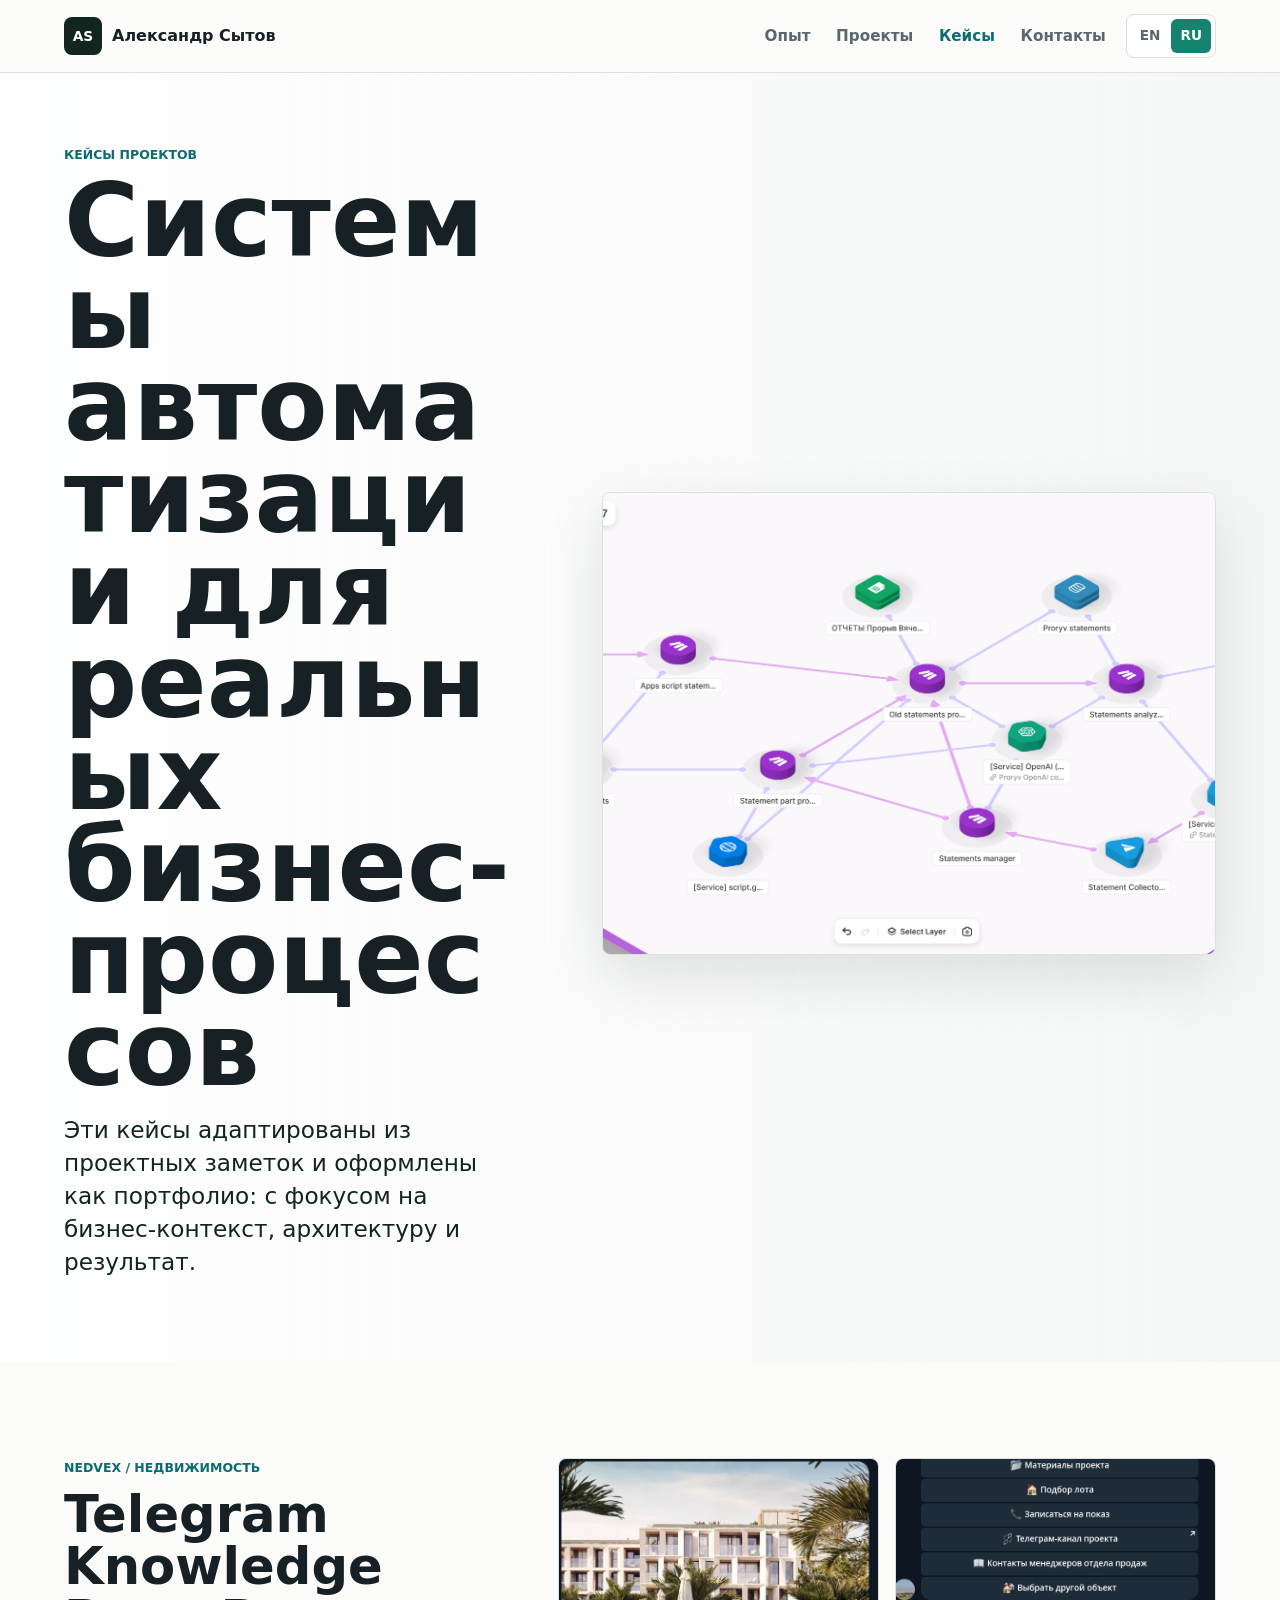
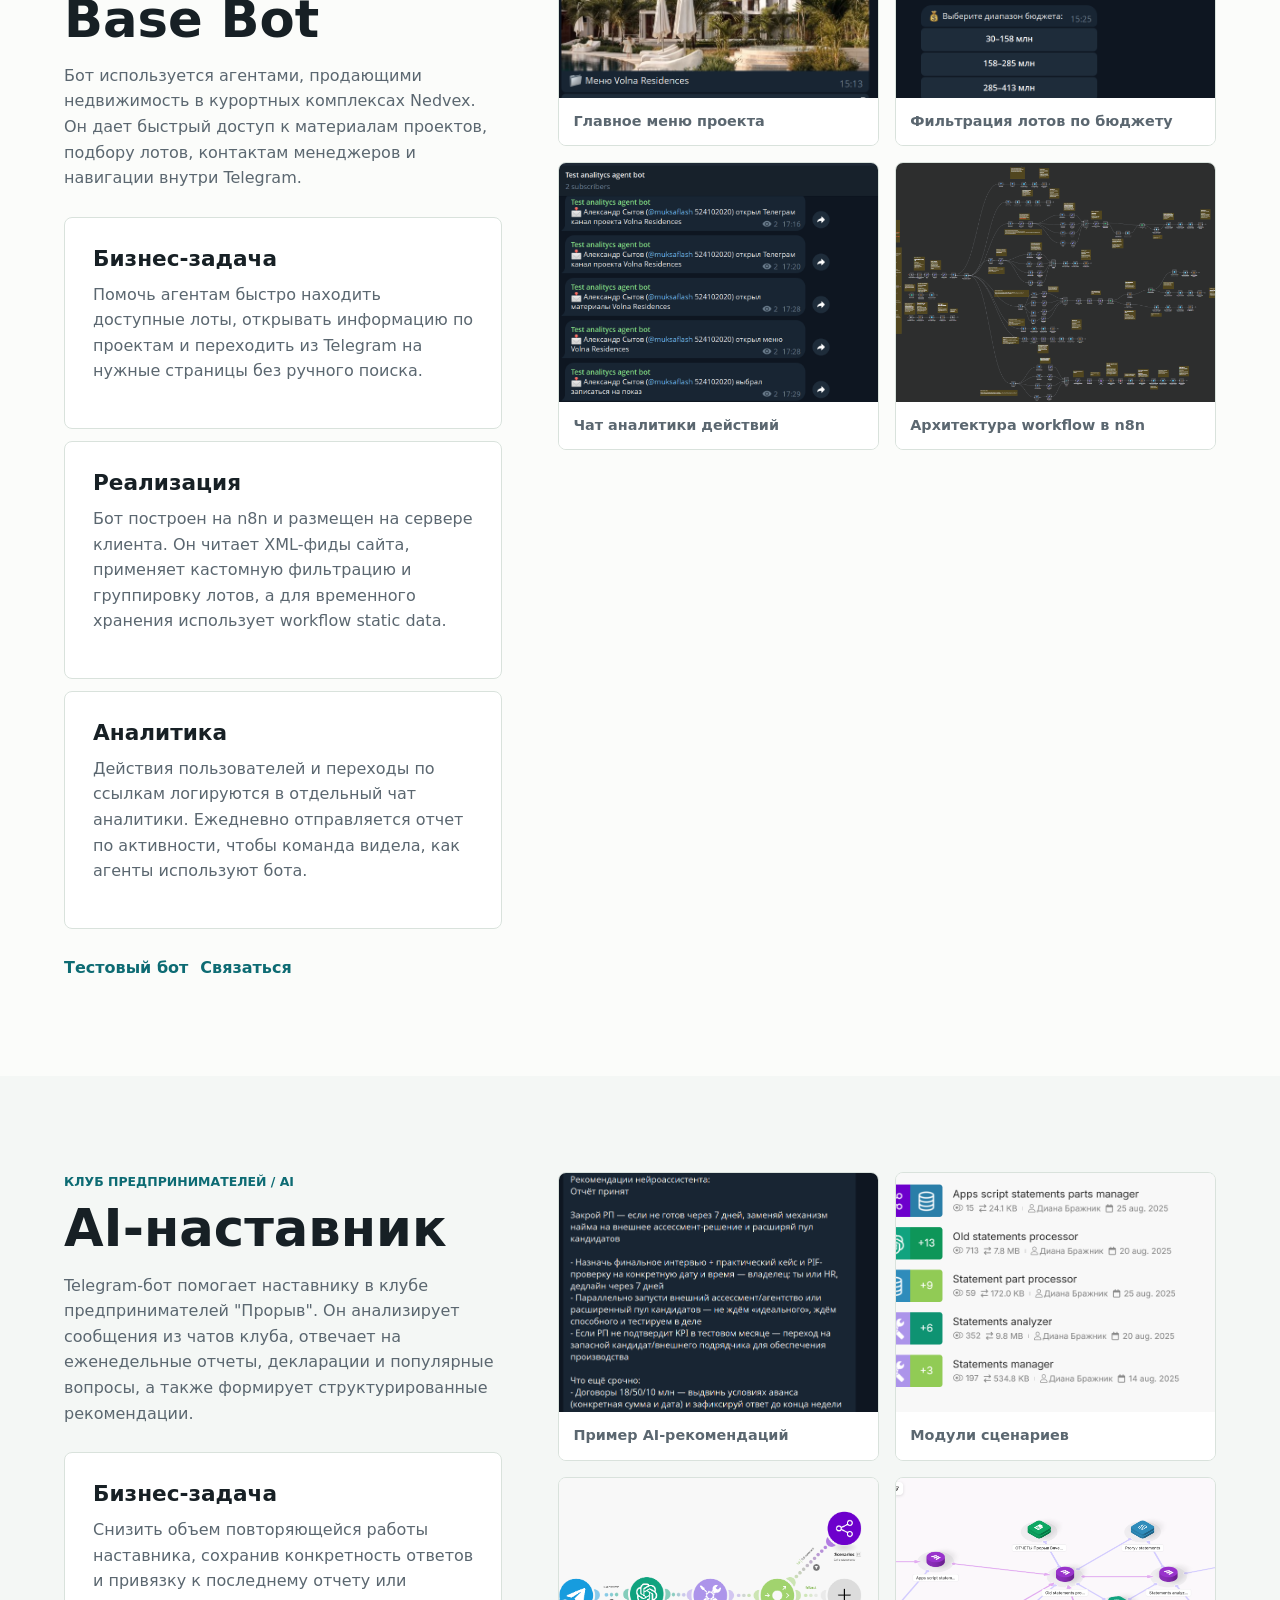
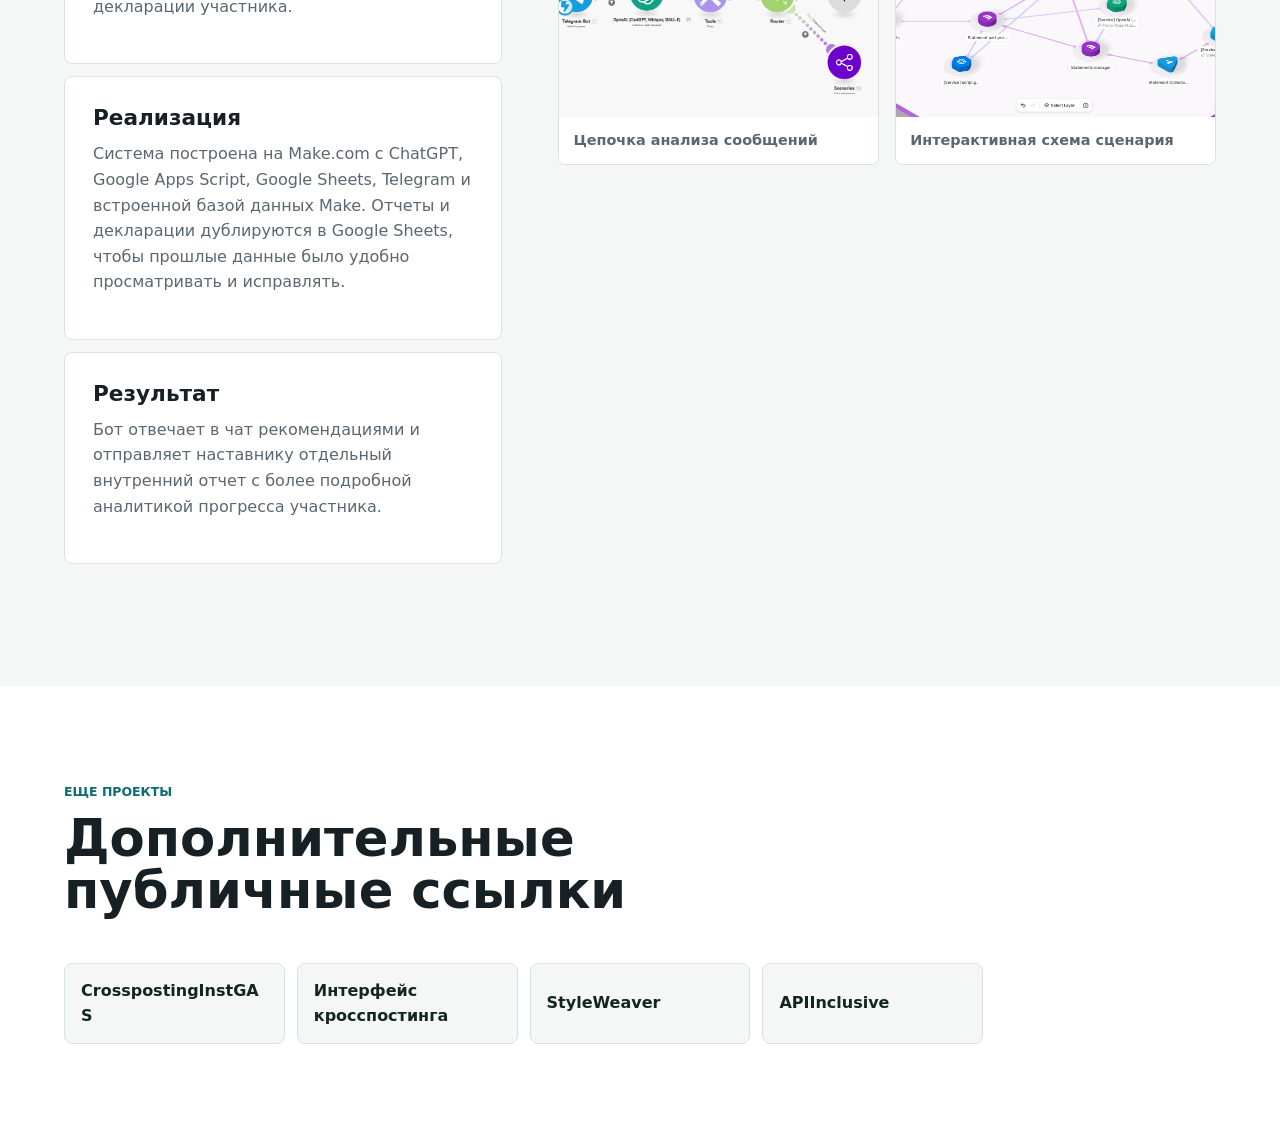
==== projects-ru.html @ e37f7072 "Add Russian resume site version" ====
<!doctype html>
<html lang="ru">
  <head>
    <meta charset="utf-8">
    <meta name="viewport" content="width=device-width, initial-scale=1">
    <title>Кейсы проектов | Александр Сытов</title>
    <meta
      name="description"
      content="Кейсы проектов Александра Сытова: Telegram knowledge base bot для Nedvex и AI-наставник для клуба предпринимателей."
    >
    <meta property="og:title" content="Кейсы проектов | Александр Сытов">
    <meta property="og:description" content="Кейсы automation и AI-проектов, адаптированные из проектного документа в портфолио.">
    <meta property="og:type" content="website">
    <meta property="og:image" content="assets/doc-visual-08.png">
    <link rel="alternate" hreflang="en" href="https://muksaflash.github.io/projects.html">
    <link rel="alternate" hreflang="ru" href="https://muksaflash.github.io/projects-ru.html">
    <link rel="stylesheet" href="styles.css">
  </head>
  <body>
    <header class="site-header">
      <a class="brand" href="ru.html" aria-label="Главная страница Александра Сытова">
        <span class="brand-mark">AS</span>
        <span>Александр Сытов</span>
      </a>
      <div class="header-actions">
        <nav class="site-nav" aria-label="Основная навигация">
          <a href="ru.html#experience">Опыт</a>
          <a href="ru.html#projects">Проекты</a>
          <a href="projects-ru.html" aria-current="page">Кейсы</a>
          <a href="ru.html#contacts">Контакты</a>
        </nav>
        <nav class="language-switch" aria-label="Выбор языка">
          <a href="projects.html">EN</a>
          <a href="projects-ru.html" aria-current="page">RU</a>
        </nav>
      </div>
    </header>

    <main>
      <section class="page-hero">
        <div>
          <p class="eyebrow">Кейсы проектов</p>
          <h1>Системы автоматизации для реальных бизнес-процессов</h1>
          <p class="lead">
            Эти кейсы адаптированы из проектных заметок и оформлены как портфолио:
            с фокусом на бизнес-контекст, архитектуру и результат.
          </p>
        </div>
        <figure class="wide-visual">
          <img src="assets/doc-visual-08.png" alt="Карта Make-сценария с Google Sheets, OpenAI, Telegram и отчетами">
        </figure>
      </section>

      <section class="case-study">
        <div class="case-copy">
          <p class="eyebrow">Nedvex / недвижимость</p>
          <h2>Telegram Knowledge Base Bot</h2>
          <p>
            Бот используется агентами, продающими недвижимость в курортных комплексах Nedvex.
            Он дает быстрый доступ к материалам проектов, подбору лотов, контактам менеджеров
            и навигации внутри Telegram.
          </p>
          <div class="case-points">
            <article>
              <h3>Бизнес-задача</h3>
              <p>
                Помочь агентам быстро находить доступные лоты, открывать информацию по проектам
                и переходить из Telegram на нужные страницы без ручного поиска.
              </p>
            </article>
            <article>
              <h3>Реализация</h3>
              <p>
                Бот построен на n8n и размещен на сервере клиента. Он читает XML-фиды сайта,
                применяет кастомную фильтрацию и группировку лотов, а для временного хранения
                использует workflow static data.
              </p>
            </article>
            <article>
              <h3>Аналитика</h3>
              <p>
                Действия пользователей и переходы по ссылкам логируются в отдельный чат аналитики.
                Ежедневно отправляется отчет по активности, чтобы команда видела, как агенты
                используют бота.
              </p>
            </article>
          </div>
          <div class="link-row">
            <a href="https://t.me/Nedvex_partners_bot" target="_blank" rel="noreferrer">Тестовый бот</a>
            <a href="ru.html#contacts">Связаться</a>
          </div>
        </div>
        <div class="visual-grid">
          <figure>
            <img src="assets/doc-visual-01.png" alt="Меню Telegram-бота Nedvex с материалами и подбором лота">
            <figcaption>Главное меню проекта</figcaption>
          </figure>
          <figure>
            <img src="assets/doc-visual-02.png" alt="Фильтр бюджета в Telegram-боте Nedvex">
            <figcaption>Фильтрация лотов по бюджету</figcaption>
          </figure>
          <figure>
            <img src="assets/doc-visual-03.png" alt="Чат аналитики Telegram с логами действий пользователей">
            <figcaption>Чат аналитики действий</figcaption>
          </figure>
          <figure>
            <img src="assets/doc-visual-04.png" alt="Большая n8n-схема Telegram-бота Nedvex">
            <figcaption>Архитектура workflow в n8n</figcaption>
          </figure>
        </div>
      </section>

      <section class="case-study reverse">
        <div class="case-copy">
          <p class="eyebrow">Клуб предпринимателей / AI</p>
          <h2>AI-наставник</h2>
          <p>
            Telegram-бот помогает наставнику в клубе предпринимателей "Прорыв". Он анализирует
            сообщения из чатов клуба, отвечает на еженедельные отчеты, декларации и популярные
            вопросы, а также формирует структурированные рекомендации.
          </p>
          <div class="case-points">
            <article>
              <h3>Бизнес-задача</h3>
              <p>
                Снизить объем повторяющейся работы наставника, сохранив конкретность ответов
                и привязку к последнему отчету или декларации участника.
              </p>
            </article>
            <article>
              <h3>Реализация</h3>
              <p>
                Система построена на Make.com с ChatGPT, Google Apps Script, Google Sheets,
                Telegram и встроенной базой данных Make. Отчеты и декларации дублируются
                в Google Sheets, чтобы прошлые данные было удобно просматривать и исправлять.
              </p>
            </article>
            <article>
              <h3>Результат</h3>
              <p>
                Бот отвечает в чат рекомендациями и отправляет наставнику отдельный внутренний
                отчет с более подробной аналитикой прогресса участника.
              </p>
            </article>
          </div>
        </div>
        <div class="visual-grid">
          <figure>
            <img src="assets/doc-visual-05.png" alt="Сообщение Telegram с рекомендациями AI-наставника">
            <figcaption>Пример AI-рекомендаций</figcaption>
          </figure>
          <figure>
            <img src="assets/doc-visual-06.png" alt="Список Make-сценариев для обработки отчетов">
            <figcaption>Модули сценариев</figcaption>
          </figure>
          <figure>
            <img src="assets/doc-visual-07.png" alt="Make-сценарий Telegram, OpenAI, tools и router">
            <figcaption>Цепочка анализа сообщений</figcaption>
          </figure>
          <figure>
            <img src="assets/doc-visual-08.png" alt="Интерактивная карта Make-сценария для отчетов и деклараций">
            <figcaption>Интерактивная схема сценария</figcaption>
          </figure>
        </div>
      </section>

      <section class="section contact-section">
        <div class="section-heading">
          <p class="eyebrow">Еще проекты</p>
          <h2>Дополнительные публичные ссылки</h2>
        </div>
        <div class="contact-grid">
          <a href="https://github.com/Muksaflash/CrosspostingInstGAS" target="_blank" rel="noreferrer">CrosspostingInstGAS</a>
          <a href="https://instagram-automation-76kati656a-uc.a.run.app/" target="_blank" rel="noreferrer">Интерфейс кросспостинга</a>
          <a href="https://styleweaver-692930870929.us-central1.run.app/" target="_blank" rel="noreferrer">StyleWeaver</a>
          <a href="https://github.com/Muksaflash/APIInclusive" target="_blank" rel="noreferrer">APIInclusive</a>
        </div>
      </section>
    </main>
  </body>
</html>
---- styles.css ----
:root {
  --ink: #172025;
  --muted: #5b6770;
  --panel: #ffffff;
  --panel-alt: #f4f7f5;
  --line: #d9e2dc;
  --dark: #13251f;
  --dark-soft: #20362e;
  --accent: #15836d;
  --accent-strong: #0d6b73;
  --signal: #d99a1e;
  --paper: #fbfcfa;
  --shadow: 0 22px 60px rgba(21, 45, 35, 0.12);
}

* {
  box-sizing: border-box;
}

html {
  scroll-behavior: smooth;
}

body {
  margin: 0;
  color: var(--ink);
  background: var(--paper);
  font-family: Inter, ui-sans-serif, system-ui, -apple-system, BlinkMacSystemFont, "Segoe UI", Arial, sans-serif;
  line-height: 1.6;
}

img {
  display: block;
  max-width: 100%;
}

a {
  color: var(--accent-strong);
  text-decoration: none;
}

a:hover {
  text-decoration: underline;
}

.site-header {
  position: sticky;
  top: 0;
  z-index: 10;
  display: flex;
  align-items: center;
  justify-content: space-between;
  gap: 24px;
  min-height: 72px;
  padding: 14px clamp(20px, 5vw, 64px);
  background: rgba(251, 252, 250, 0.92);
  border-bottom: 1px solid var(--line);
  backdrop-filter: blur(16px);
}

.header-actions {
  display: flex;
  align-items: center;
  justify-content: flex-end;
  gap: 20px;
  flex-wrap: wrap;
}

.brand {
  display: inline-flex;
  align-items: center;
  gap: 10px;
  color: var(--ink);
  font-weight: 800;
  white-space: nowrap;
}

.brand:hover {
  text-decoration: none;
}

.brand-mark {
  display: grid;
  place-items: center;
  width: 38px;
  height: 38px;
  color: #ffffff;
  background: var(--dark);
  border-radius: 8px;
  font-size: 0.86rem;
  letter-spacing: 0;
}

.site-nav {
  display: flex;
  align-items: center;
  justify-content: flex-end;
  gap: clamp(12px, 2vw, 28px);
  flex-wrap: wrap;
  font-size: 0.95rem;
  font-weight: 650;
}

.site-nav a {
  color: var(--muted);
}

.site-nav a:hover,
.site-nav a[aria-current="page"] {
  color: var(--accent-strong);
  text-decoration: none;
}

.language-switch {
  display: inline-flex;
  align-items: center;
  gap: 2px;
  padding: 4px;
  background: #ffffff;
  border: 1px solid var(--line);
  border-radius: 8px;
}

.language-switch a {
  min-width: 38px;
  padding: 6px 9px;
  color: var(--muted);
  border-radius: 6px;
  font-size: 0.85rem;
  font-weight: 850;
  text-align: center;
}

.language-switch a:hover {
  color: var(--accent-strong);
  text-decoration: none;
}

.language-switch a[aria-current="page"] {
  color: #ffffff;
  background: var(--accent);
}

.hero,
.page-hero {
  display: grid;
  grid-template-columns: minmax(0, 1.05fr) minmax(320px, 0.95fr);
  gap: clamp(32px, 6vw, 80px);
  align-items: center;
  padding: clamp(42px, 6vw, 72px) clamp(20px, 5vw, 64px) clamp(34px, 5vw, 60px);
  background:
    linear-gradient(90deg, rgba(255, 255, 255, 0.96), rgba(244, 247, 245, 0.8)),
    var(--panel-alt);
}

.hero-copy,
.page-hero > div {
  max-width: 720px;
}

.hero > *,
.page-hero > *,
.split-section > *,
.case-study > *,
.project-grid > *,
.skill-columns > *,
.compact-grid > *,
.contact-grid > * {
  min-width: 0;
}

.eyebrow {
  margin: 0 0 10px;
  color: var(--accent-strong);
  font-size: 0.78rem;
  font-weight: 800;
  letter-spacing: 0;
  text-transform: uppercase;
}

h1,
h2,
h3,
p {
  margin-top: 0;
  overflow-wrap: break-word;
}

h1 {
  margin-bottom: 18px;
  font-size: clamp(3rem, 8vw, 6.8rem);
  line-height: 0.9;
  letter-spacing: 0;
}

h2 {
  margin-bottom: 18px;
  font-size: clamp(2rem, 4vw, 3.4rem);
  line-height: 1.02;
  letter-spacing: 0;
}

h3 {
  margin-bottom: 10px;
  font-size: clamp(1.1rem, 2vw, 1.35rem);
  line-height: 1.2;
}

.lead {
  color: var(--dark);
  font-size: clamp(1.15rem, 2vw, 1.45rem);
  line-height: 1.42;
}

.hero-copy p:not(.eyebrow):not(.lead) {
  max-width: 650px;
  color: var(--muted);
}

.hero-actions,
.link-row {
  display: flex;
  align-items: center;
  gap: 12px;
  flex-wrap: wrap;
}

.hero-actions {
  margin-top: 28px;
}

.button {
  display: inline-flex;
  align-items: center;
  justify-content: center;
  min-height: 44px;
  padding: 11px 18px;
  color: var(--dark);
  border: 1px solid var(--line);
  border-radius: 8px;
  background: #ffffff;
  font-weight: 800;
  overflow-wrap: break-word;
  text-align: center;
}

.button:hover {
  color: var(--dark);
  border-color: var(--accent);
  text-decoration: none;
}

.button.primary {
  color: #ffffff;
  background: var(--accent);
  border-color: var(--accent);
}

.hero-visual,
.wide-visual,
.visual-grid figure {
  overflow: hidden;
  margin: 0;
  background: #ffffff;
  border: 1px solid var(--line);
  border-radius: 8px;
  box-shadow: var(--shadow);
}

.hero-visual {
  align-self: center;
  display: grid;
  grid-template-rows: minmax(0, 1fr) auto;
}

.hero-visual img {
  width: 100%;
  height: clamp(360px, 38vw, 500px);
  min-height: 0;
  object-fit: cover;
  object-position: top center;
}

.hero-visual figcaption {
  padding: 18px;
  color: var(--muted);
  background: #ffffff;
}

.hero-visual strong {
  display: block;
  color: var(--dark);
}

.metric-band {
  display: grid;
  grid-template-columns: repeat(4, minmax(0, 1fr));
  gap: 1px;
  background: var(--line);
  border-top: 1px solid var(--line);
  border-bottom: 1px solid var(--line);
}

.metric-band article {
  padding: clamp(20px, 4vw, 34px);
  background: #ffffff;
}

.metric-band strong {
  display: block;
  color: var(--accent-strong);
  font-size: clamp(2rem, 4vw, 3rem);
  line-height: 1;
}

.metric-band span {
  display: block;
  max-width: 210px;
  margin-top: 8px;
  color: var(--muted);
  font-weight: 700;
}

.section {
  padding: clamp(56px, 8vw, 96px) clamp(20px, 5vw, 64px);
}

.section-heading {
  max-width: 760px;
  margin-bottom: clamp(28px, 5vw, 46px);
}

.project-grid {
  display: grid;
  grid-template-columns: 1.2fr 0.9fr 0.9fr;
  gap: 18px;
}

.project-card,
.timeline-item,
.skill-columns article,
.compact-grid article,
.case-points article {
  padding: clamp(20px, 3vw, 28px);
  background: var(--panel);
  border: 1px solid var(--line);
  border-radius: 8px;
}

.project-card {
  display: flex;
  flex-direction: column;
  justify-content: space-between;
  min-height: 300px;
}

.project-card p {
  color: var(--muted);
}

.project-card a,
.contact-grid a,
.link-row a {
  font-weight: 850;
}

.feature-card {
  color: #ffffff;
  background: var(--dark);
  border-color: var(--dark-soft);
}

.feature-card p,
.feature-card .tag {
  color: #d7e5dd;
}

.feature-card a {
  color: #a8efe2;
}

.tag {
  margin-bottom: 12px;
  color: var(--accent-strong);
  font-size: 0.76rem;
  font-weight: 850;
  letter-spacing: 0;
  text-transform: uppercase;
}

.note {
  padding: 10px 12px;
  color: var(--dark);
  background: #fff6df;
  border: 1px solid #ead28f;
  border-radius: 8px;
  font-weight: 800;
}

.result-row {
  display: grid;
  gap: 4px;
  margin: 16px 0;
  padding: 16px 0;
  border-top: 1px solid rgba(255, 255, 255, 0.18);
  border-bottom: 1px solid rgba(255, 255, 255, 0.18);
}

.result-row span {
  color: #afd7cd;
  font-size: 0.82rem;
  font-weight: 850;
  letter-spacing: 0;
  text-transform: uppercase;
}

.result-row strong {
  color: #ffffff;
  font-size: 1.1rem;
}

.split-section {
  display: grid;
  grid-template-columns: minmax(260px, 0.72fr) minmax(0, 1fr);
  gap: clamp(30px, 6vw, 72px);
  background: var(--panel-alt);
}

.sticky-heading {
  align-self: start;
  position: sticky;
  top: 104px;
}

.timeline {
  display: grid;
  gap: 16px;
}

.timeline-item {
  border-left: 5px solid var(--accent);
}

.timeline-item p {
  color: var(--muted);
}

.date {
  margin-bottom: 10px;
  color: var(--signal) !important;
  font-weight: 850;
  letter-spacing: 0;
  text-transform: uppercase;
}

.skill-layout {
  background: var(--dark);
  color: #ffffff;
}

.skill-layout .eyebrow {
  color: #95dfcf;
}

.skill-columns {
  display: grid;
  grid-template-columns: repeat(3, minmax(0, 1fr));
  gap: 18px;
}

.skill-columns article {
  background: var(--dark-soft);
  border-color: rgba(255, 255, 255, 0.12);
}

.skill-columns p {
  color: #d4e3dc;
}

.compact-grid {
  display: grid;
  grid-template-columns: repeat(2, minmax(0, 1fr));
  gap: 18px;
}

.compact-grid p {
  color: var(--muted);
}

.contact-section {
  background: #ffffff;
}

.contact-grid {
  display: grid;
  grid-template-columns: repeat(5, minmax(0, 1fr));
  gap: 12px;
}

.contact-grid a {
  display: flex;
  align-items: center;
  min-height: 64px;
  padding: 14px 16px;
  color: var(--dark);
  background: var(--panel-alt);
  border: 1px solid var(--line);
  border-radius: 8px;
  overflow-wrap: anywhere;
}

.contact-grid a:hover {
  border-color: var(--accent);
  text-decoration: none;
}

.page-hero {
  grid-template-columns: minmax(0, 0.75fr) minmax(320px, 1fr);
}

.wide-visual img {
  width: 100%;
  height: clamp(290px, 36vw, 520px);
  object-fit: cover;
  object-position: center;
}

.case-study {
  display: grid;
  grid-template-columns: minmax(0, 0.8fr) minmax(0, 1.2fr);
  gap: clamp(28px, 5vw, 56px);
  align-items: start;
  padding: clamp(56px, 8vw, 96px) clamp(20px, 5vw, 64px);
}

.case-study.reverse {
  background: var(--panel-alt);
}

.case-copy {
  position: sticky;
  top: 104px;
}

.case-copy > p:not(.eyebrow) {
  color: var(--muted);
}

.case-points {
  display: grid;
  gap: 12px;
  margin: 26px 0;
}

.case-points p {
  color: var(--muted);
}

.visual-grid {
  display: grid;
  grid-template-columns: repeat(2, minmax(0, 1fr));
  gap: 16px;
}

.visual-grid figure {
  box-shadow: none;
}

.visual-grid img {
  width: 100%;
  aspect-ratio: 4 / 3;
  object-fit: cover;
  object-position: top center;
  background: #eef3f0;
}

.visual-grid figcaption {
  padding: 12px 14px;
  color: var(--muted);
  font-size: 0.9rem;
  font-weight: 750;
  background: #ffffff;
}

@media (max-width: 1060px) {
  .hero,
  .page-hero,
  .split-section,
  .case-study {
    grid-template-columns: 1fr;
  }

  .sticky-heading,
  .case-copy {
    position: static;
  }

  .project-grid {
    grid-template-columns: 1fr;
  }

  .feature-card {
    min-height: 0;
  }

  .contact-grid {
    grid-template-columns: repeat(2, minmax(0, 1fr));
  }
}

@media (max-width: 760px) {
  .site-header {
    align-items: flex-start;
    flex-direction: column;
  }

  .site-nav {
    justify-content: flex-start;
    width: 100%;
  }

  .header-actions {
    justify-content: flex-start;
    width: 100%;
  }

  h1 {
    font-size: clamp(2.55rem, 15vw, 4.2rem);
  }

  .hero-visual img {
    min-height: 320px;
  }

  .metric-band,
  .skill-columns,
  .compact-grid,
  .visual-grid,
  .contact-grid {
    grid-template-columns: 1fr;
  }

  .section,
  .case-study {
    padding-top: 48px;
    padding-bottom: 48px;
  }
}
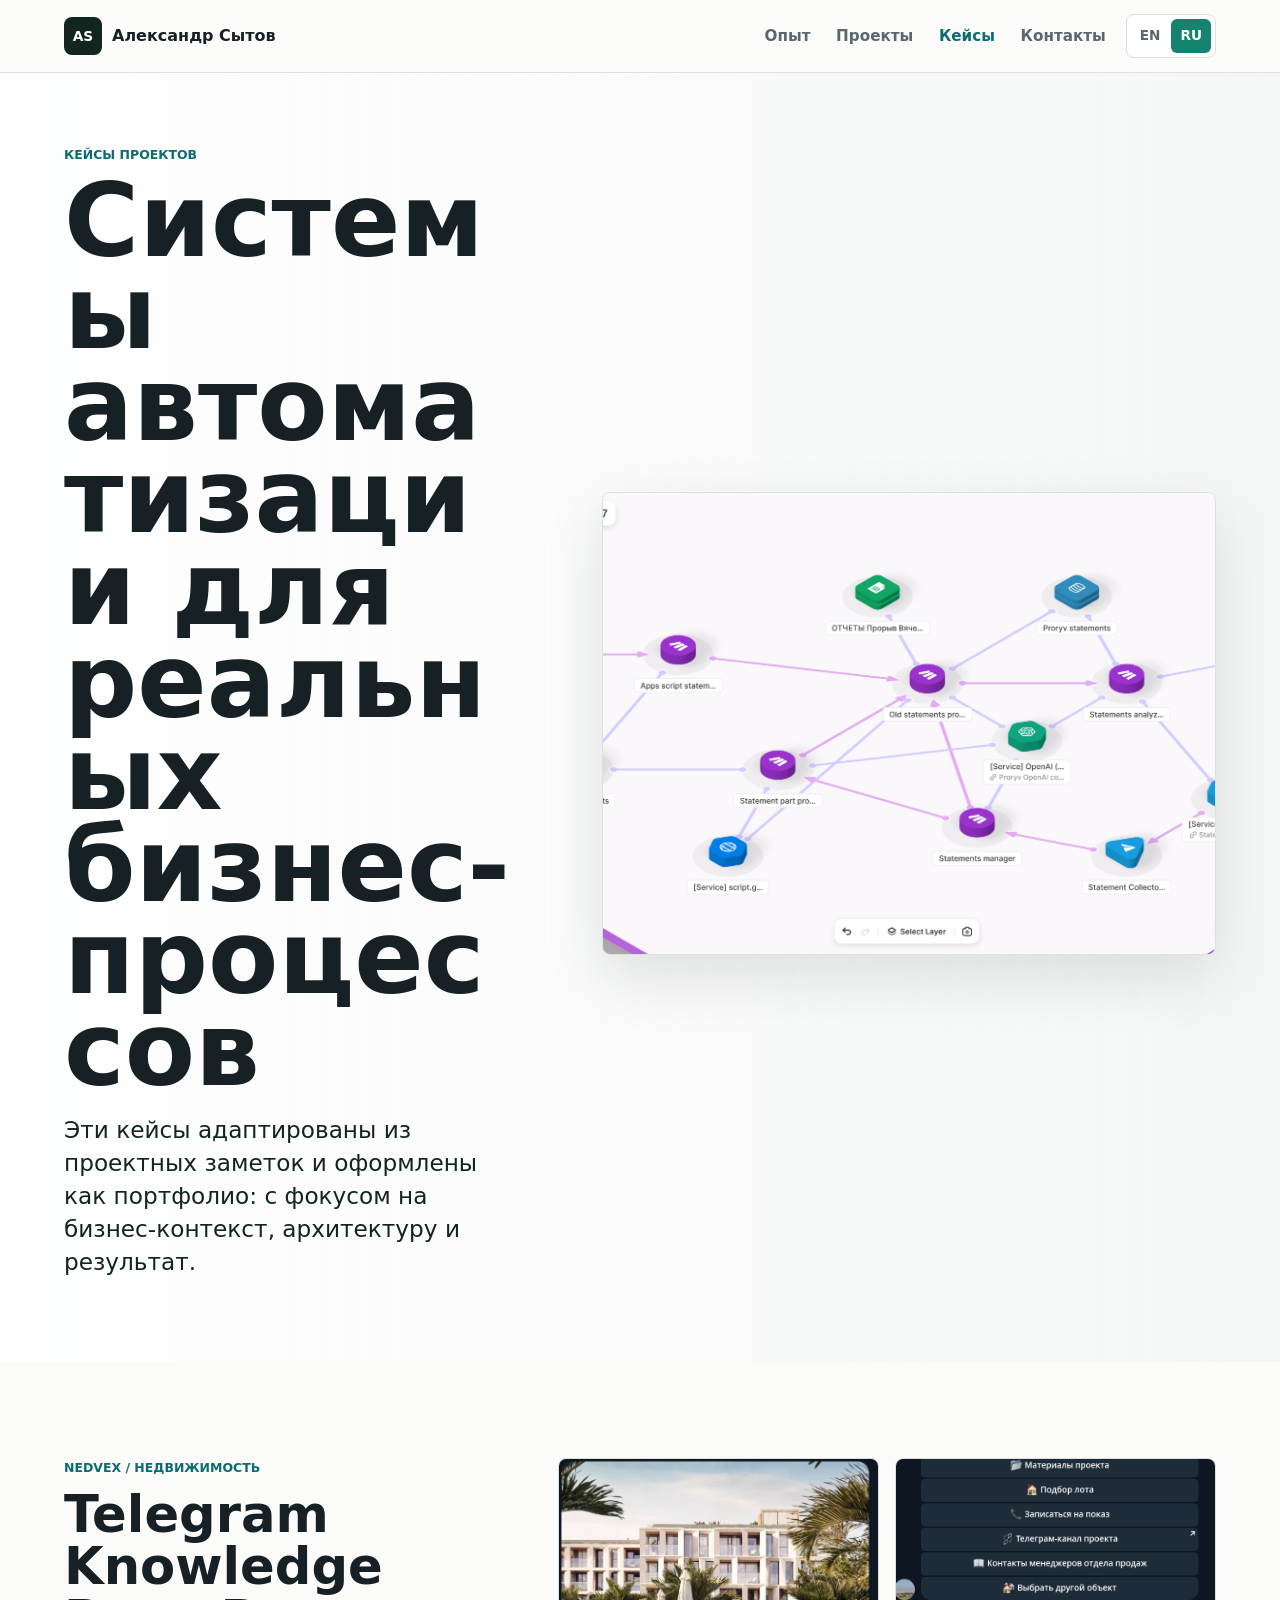
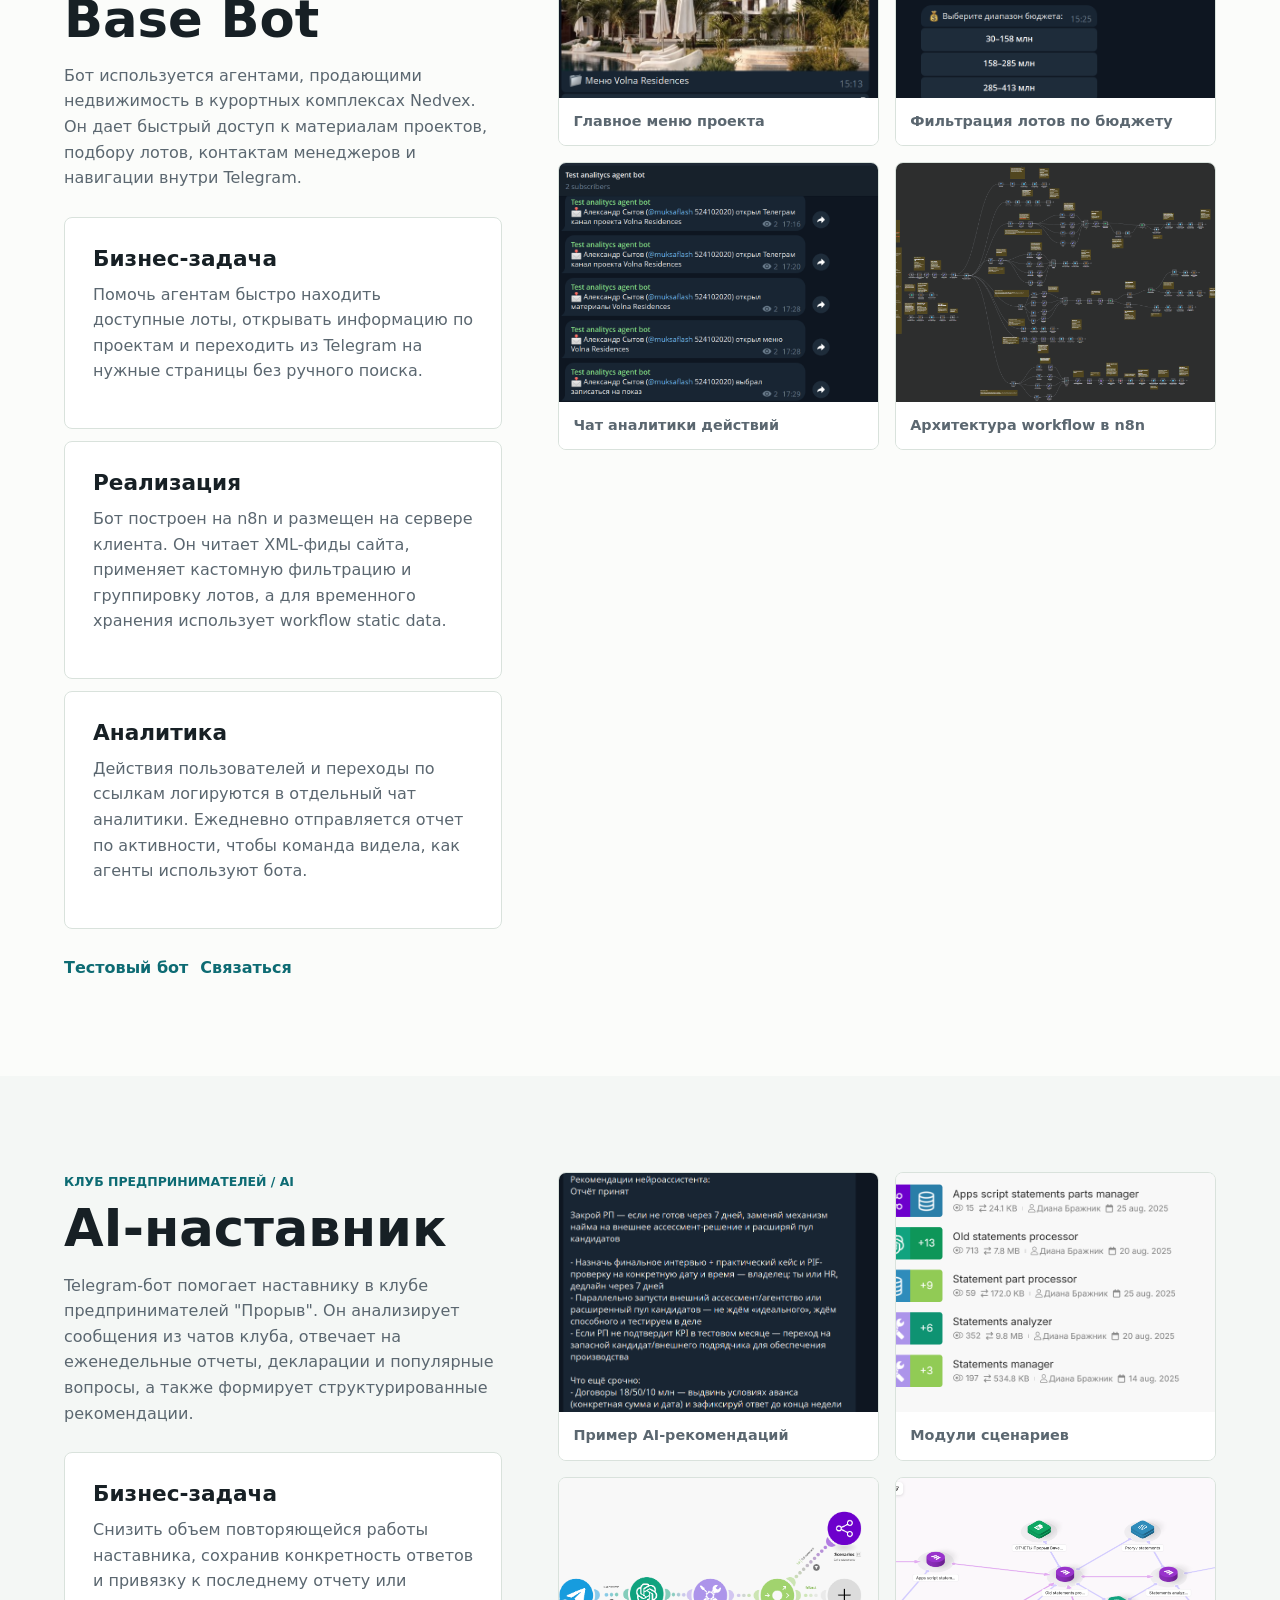
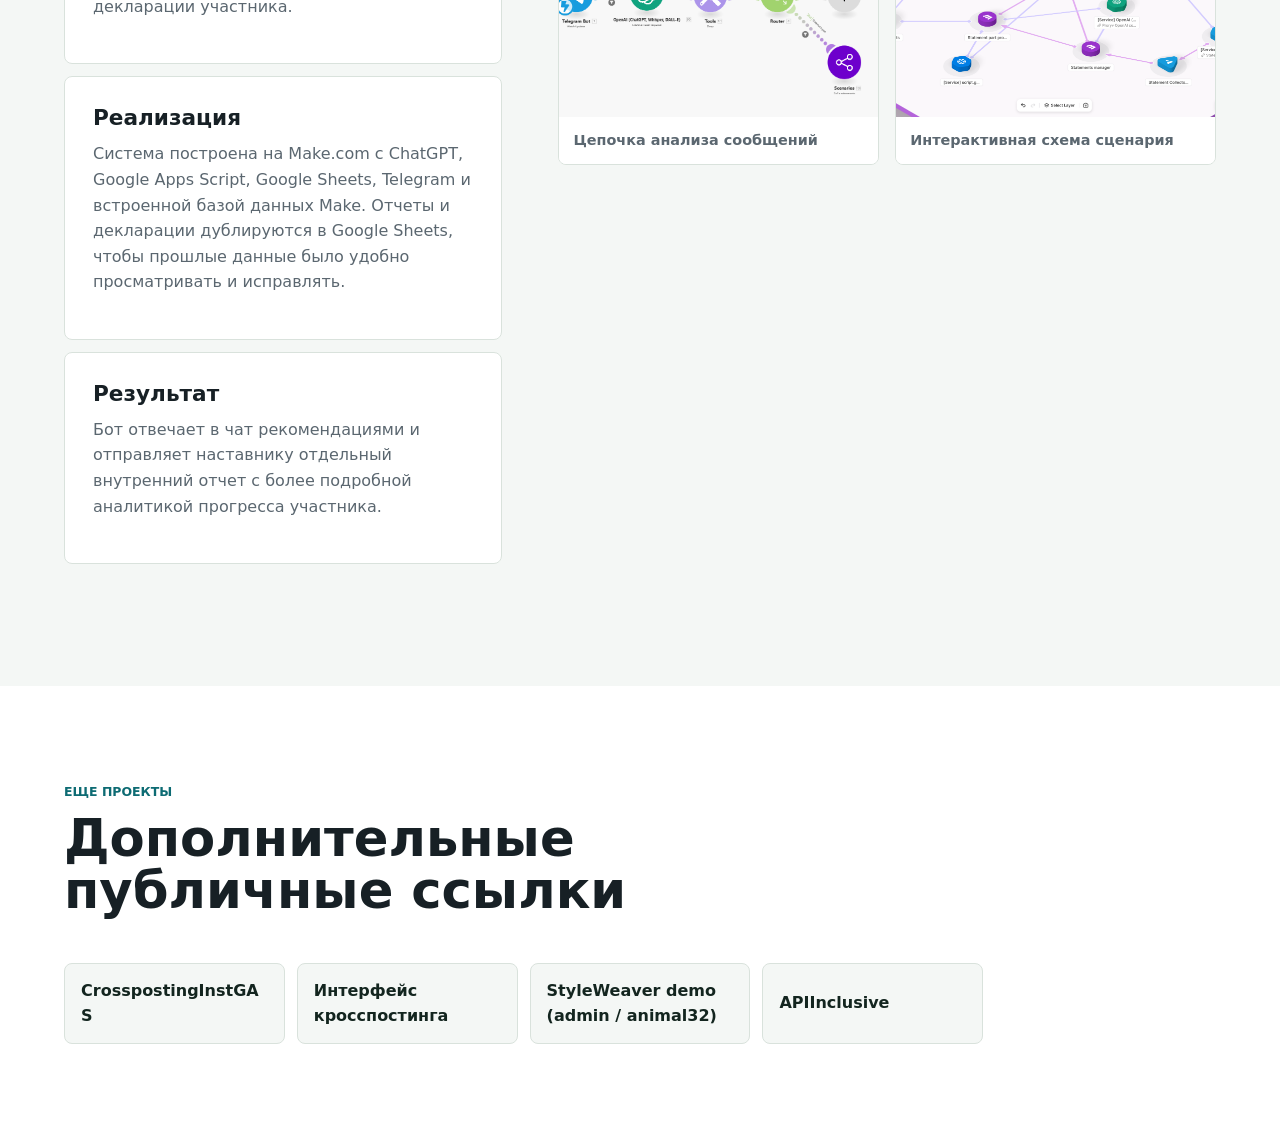
==== commit c52a61e7: "Add favicon and StyleWeaver demo access" ====
--- a/projects-ru.html
+++ b/projects-ru.html
@@ -14,6 +14,7 @@
     <meta property="og:image" content="assets/doc-visual-08.png">
     <link rel="alternate" hreflang="en" href="https://muksaflash.github.io/projects.html">
     <link rel="alternate" hreflang="ru" href="https://muksaflash.github.io/projects-ru.html">
+    <link rel="icon" href="assets/favicon.svg" type="image/svg+xml">
     <link rel="stylesheet" href="styles.css">
   </head>
   <body>
@@ -172,7 +173,7 @@
         <div class="contact-grid">
           <a href="https://github.com/Muksaflash/CrosspostingInstGAS" target="_blank" rel="noreferrer">CrosspostingInstGAS</a>
           <a href="https://instagram-automation-76kati656a-uc.a.run.app/" target="_blank" rel="noreferrer">Интерфейс кросспостинга</a>
-          <a href="https://styleweaver-692930870929.us-central1.run.app/" target="_blank" rel="noreferrer">StyleWeaver</a>
+          <a href="https://styleweaver-692930870929.us-central1.run.app/" target="_blank" rel="noreferrer">StyleWeaver demo (admin / animal32)</a>
           <a href="https://github.com/Muksaflash/APIInclusive" target="_blank" rel="noreferrer">APIInclusive</a>
         </div>
       </section>
--- a/styles.css
+++ b/styles.css
@@ -163,6 +163,7 @@
 .split-section > *,
 .case-study > *,
 .project-grid > *,
+.service-grid > *,
 .skill-columns > *,
 .compact-grid > *,
 .contact-grid > * {
@@ -336,11 +337,18 @@
   gap: 18px;
 }
 
+.service-grid {
+  display: grid;
+  grid-template-columns: repeat(5, minmax(0, 1fr));
+  gap: 16px;
+}
+
 .project-card,
 .timeline-item,
 .skill-columns article,
 .compact-grid article,
-.case-points article {
+.case-points article,
+.service-grid article {
   padding: clamp(20px, 3vw, 28px);
   background: var(--panel);
   border: 1px solid var(--line);
@@ -477,6 +485,26 @@
   color: #d4e3dc;
 }
 
+.background-note {
+  margin-top: 12px;
+  color: #a9c6bc !important;
+  font-size: 0.92rem;
+}
+
+.cta-section {
+  background: var(--panel-alt);
+}
+
+.cta-section .section-heading {
+  margin-bottom: 22px;
+}
+
+.cta-section .section-heading p:not(.eyebrow) {
+  max-width: 760px;
+  color: var(--muted);
+  font-size: 1.08rem;
+}
+
 .compact-grid {
   display: grid;
   grid-template-columns: repeat(2, minmax(0, 1fr));
@@ -599,6 +627,10 @@
     grid-template-columns: 1fr;
   }
 
+  .service-grid {
+    grid-template-columns: repeat(2, minmax(0, 1fr));
+  }
+
   .feature-card {
     min-height: 0;
   }
@@ -633,6 +665,7 @@
   }
 
   .metric-band,
+  .service-grid,
   .skill-columns,
   .compact-grid,
   .visual-grid,
